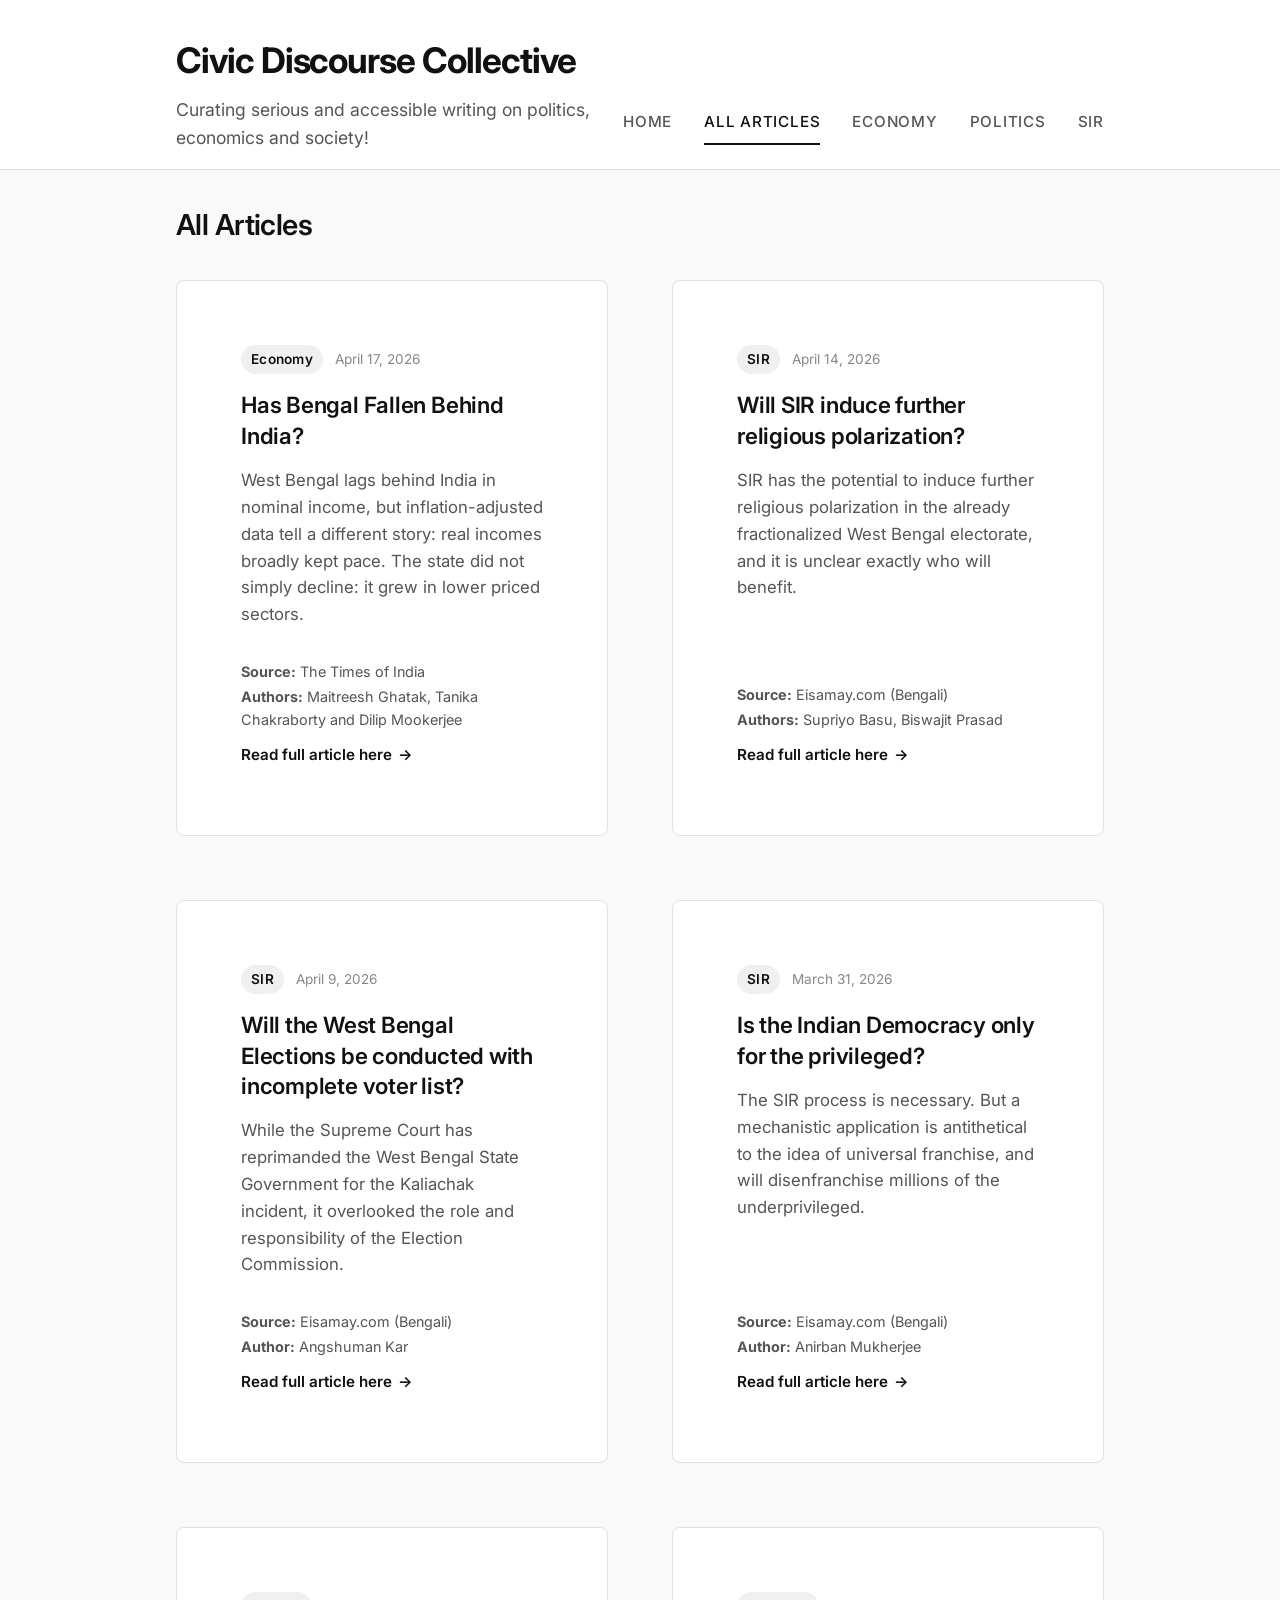
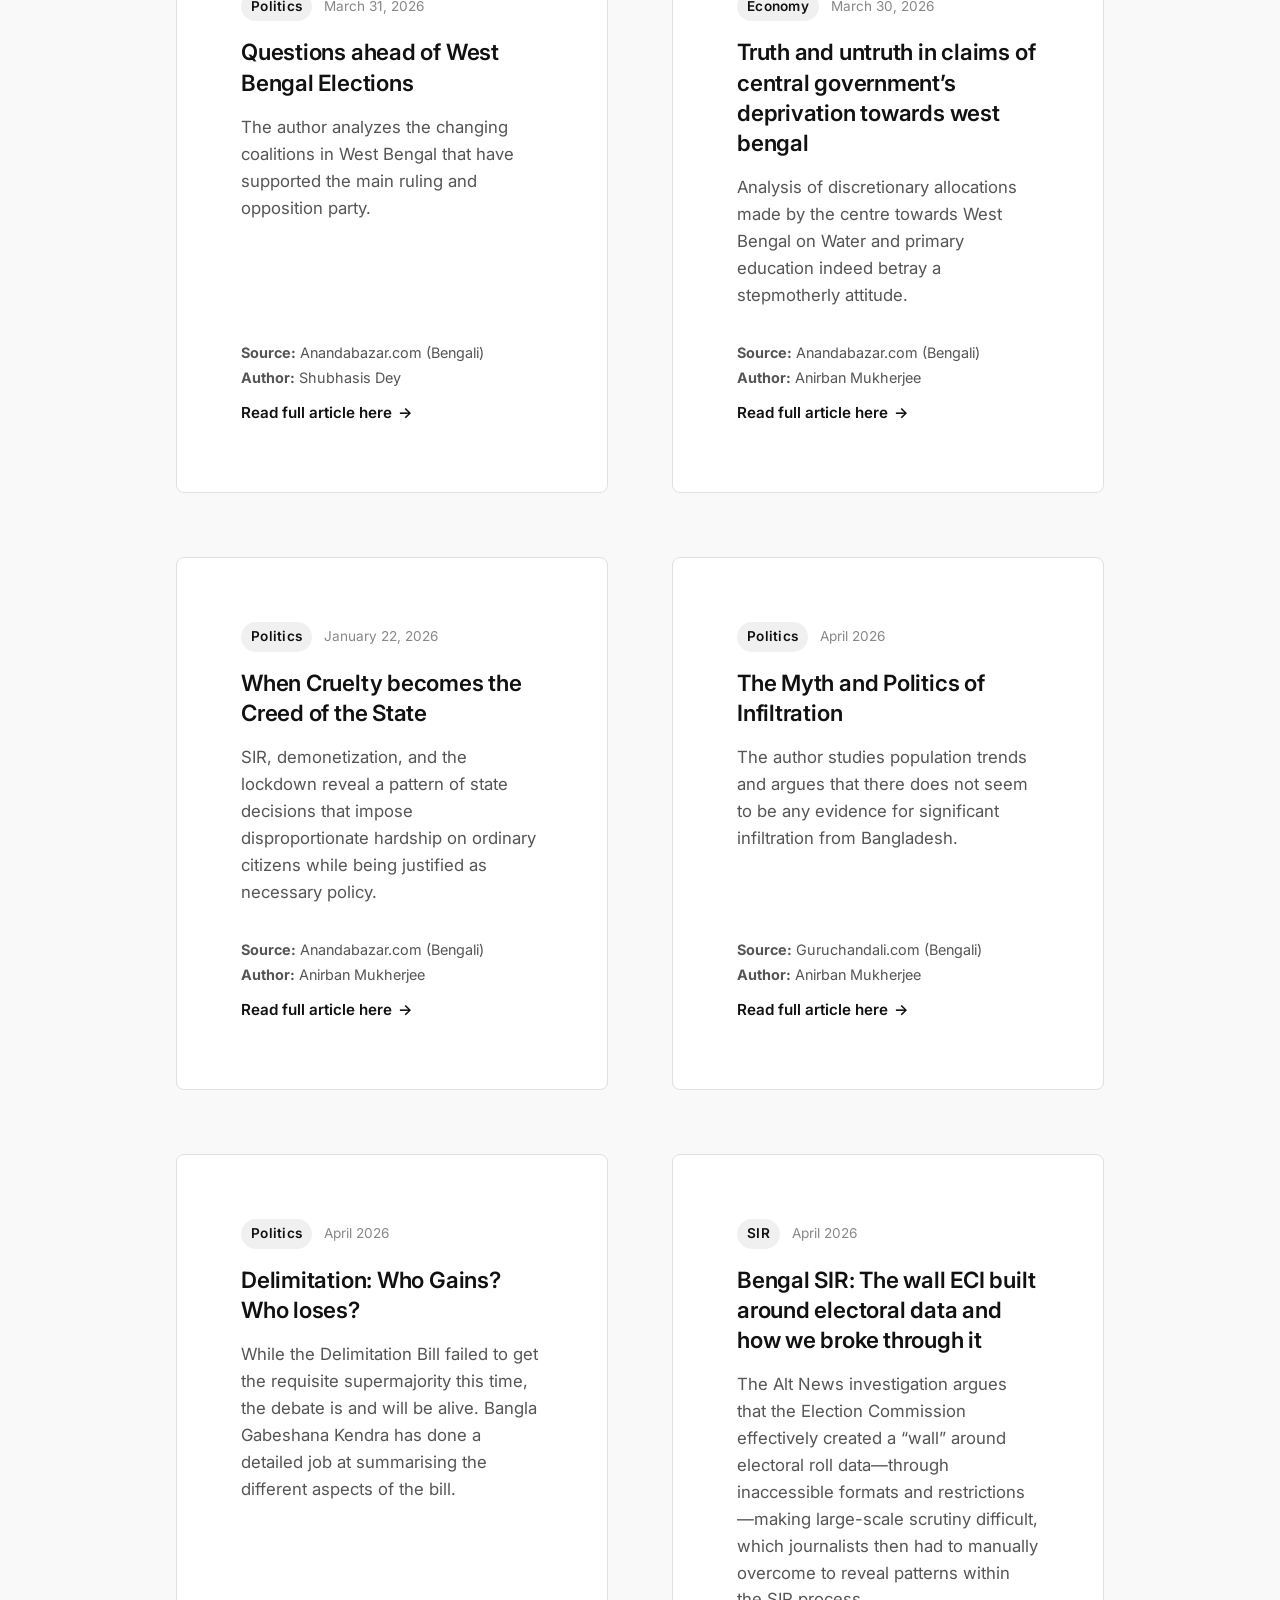
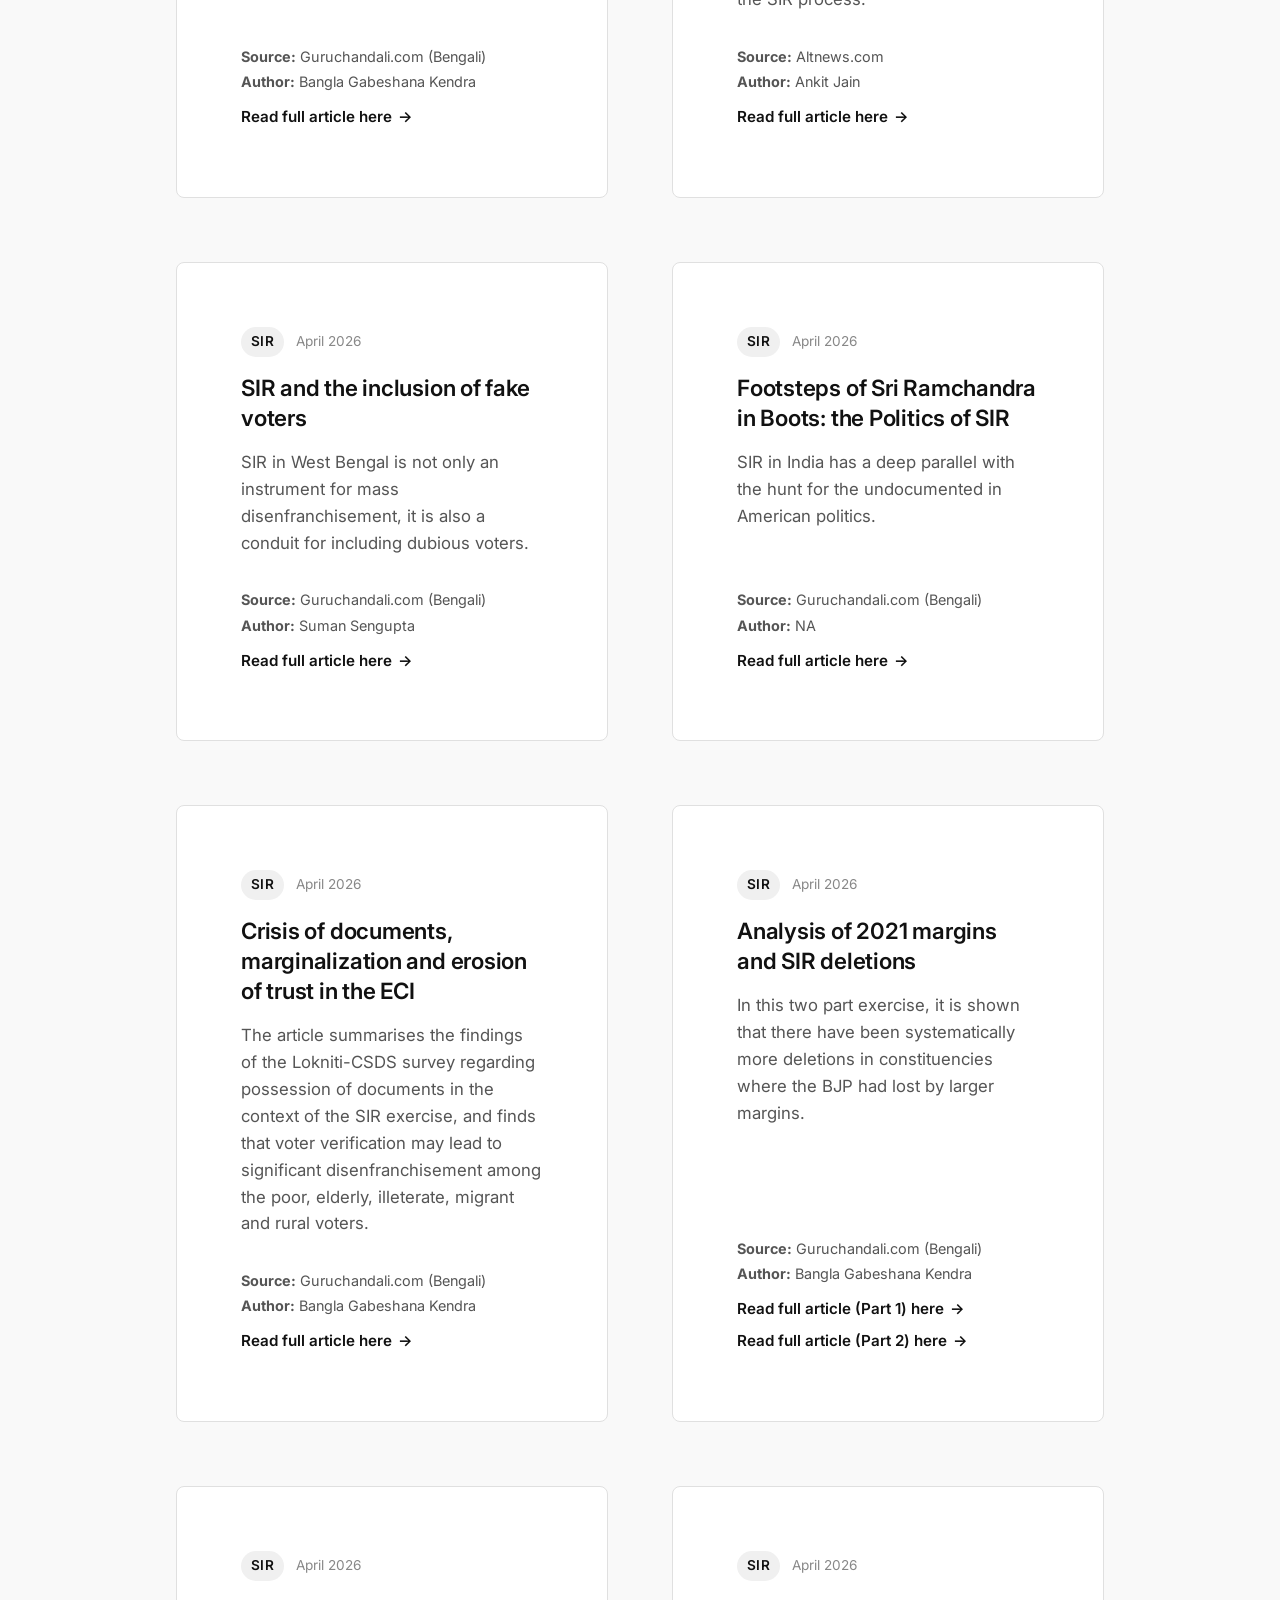
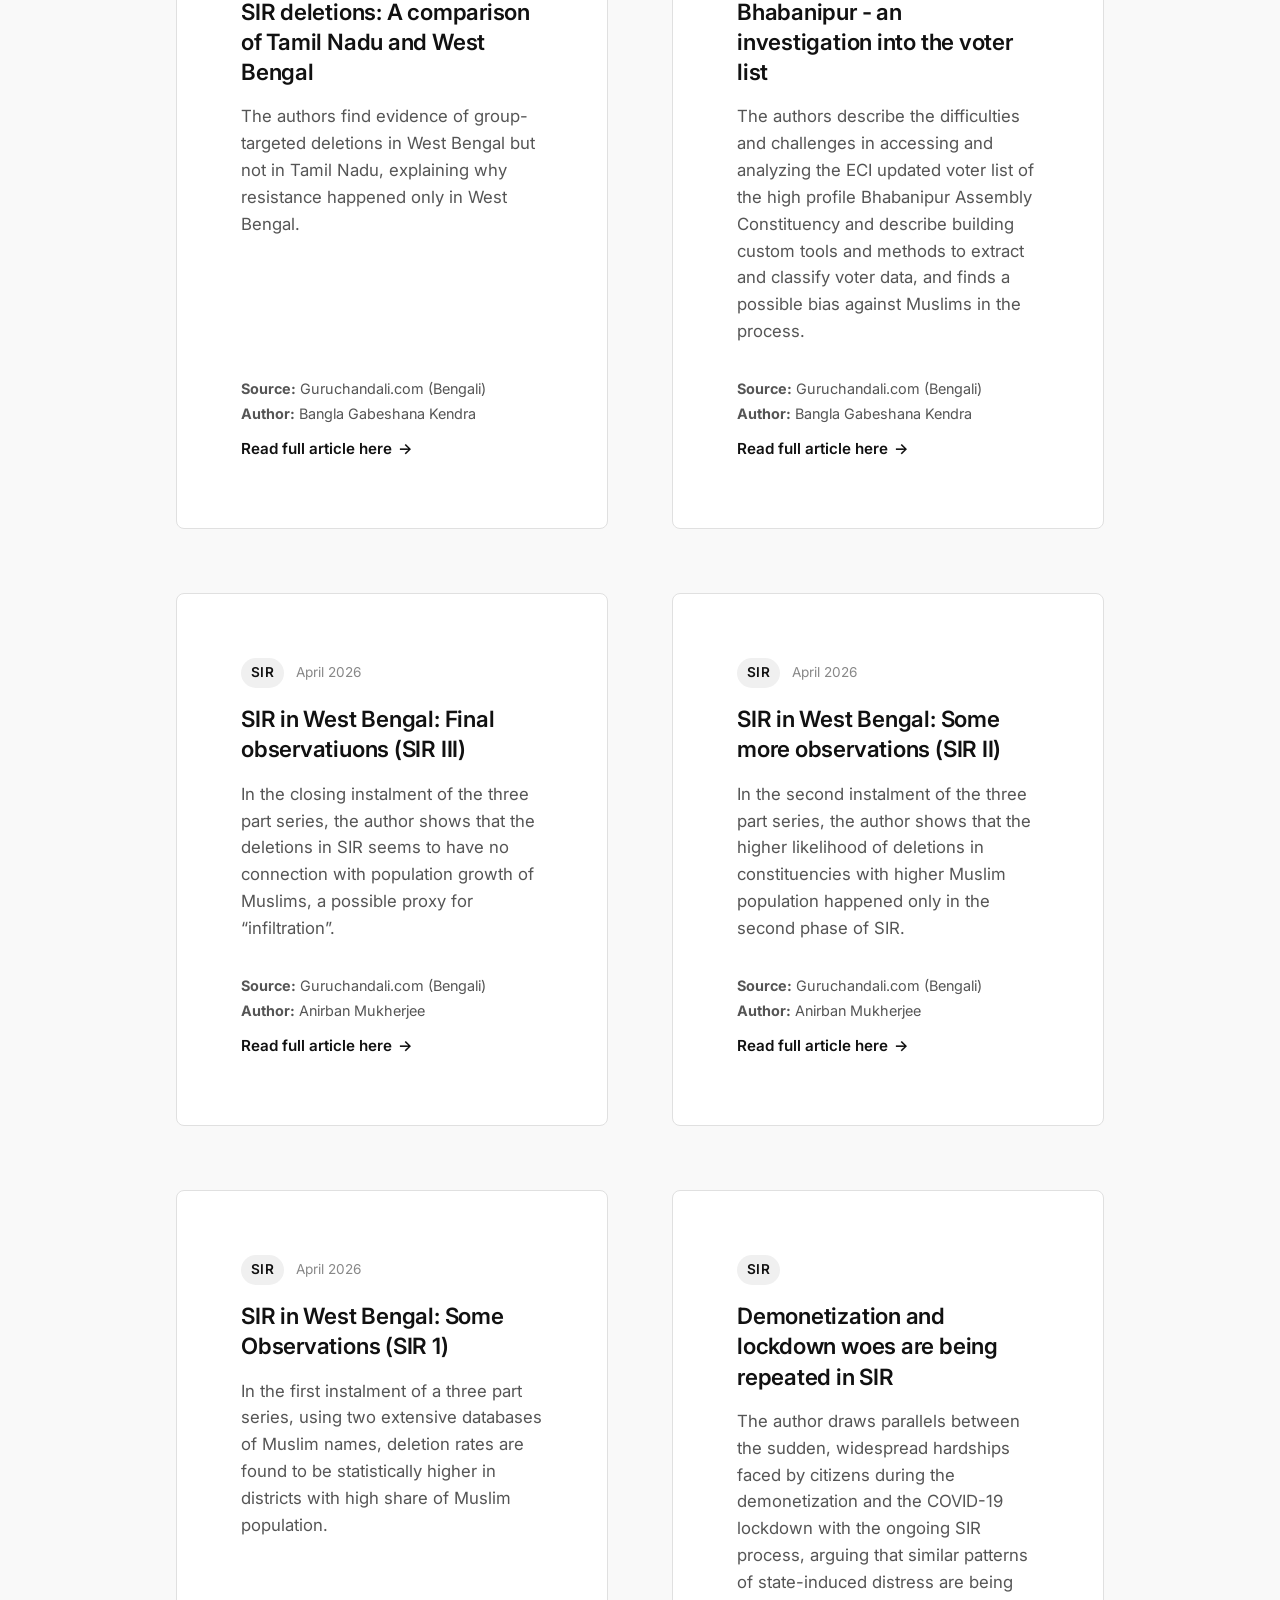
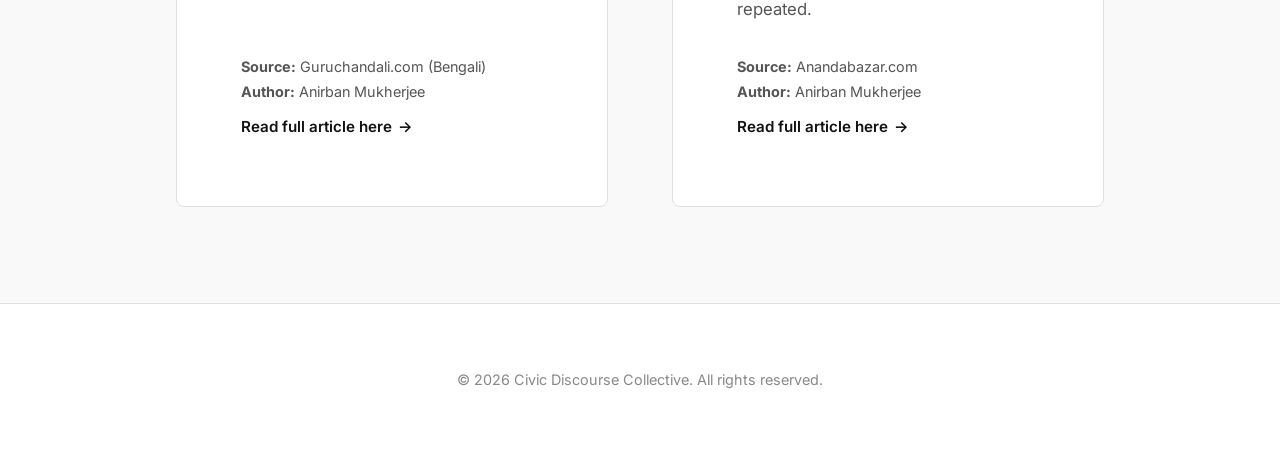
==== articles.html @ 8ed66338 "Add files via upload" ====
<!DOCTYPE html>
<html lang="en">
<head>
    <meta charset="UTF-8">
    <meta name="viewport" content="width=device-width, initial-scale=1.0">
    <title>All Articles | Civic Discourse Collective</title>
    <link rel="stylesheet" href="css/style.css">
    <link href="https://fonts.googleapis.com/css2?family=Inter:wght@400;500;600;700&display=swap" rel="stylesheet">
</head>
<body>
    
    <header class="site-header">
        <div class="container header-inner">
            <div class="header-text">
                <h1 class="site-title"><a href="index.html">Civic Discourse Collective</a></h1>
                <p class="site-subtitle">Curating serious and accessible writing on politics, economics and society!</p>
            </div>
            <nav class="main-nav">
                <a href="index.html">Home</a>
                <a href="articles.html" class="active">All Articles</a>
                <a href="economy.html">Economy</a>
                <a href="politics.html">Politics</a>
                <a href="sir.html">SIR</a>
            </nav>
        </div>
    </header>

    <main class="main-content container">
        
        <h2 class="page-title">All Articles</h2>
        
        <div class="article-list">
            
            <article class="article-card">
                <div class="article-meta">
                    <span class="article-category">Economy</span>
                    <span class="article-date">April 17, 2026</span>
                </div>
                <h3 class="article-title">Has Bengal Fallen Behind India?</h3>
                <p class="article-excerpt">West Bengal lags behind India in nominal income, but inflation-adjusted data tell a different story: real incomes broadly kept pace. The state did not simply decline: it grew in lower priced sectors.</p>
                <div style="margin-bottom: 12px;">
                    <p style="margin-bottom: 2px; font-size: 0.9rem; color: var(--color-text-secondary);"><strong>Source:</strong> The Times of India</p>
                    <p style="margin-bottom: 0; font-size: 0.9rem; color: var(--color-text-secondary);"><strong>Authors:</strong> Maitreesh Ghatak, Tanika Chakraborty and Dilip Mookerjee</p>
                </div>
                <a href="https://personal.lse.ac.uk/ghatak/TOI_APril_16_2026.pdf?fbclid=IwY2xjawROr8VleHRuA2FlbQIxMABicmlkETFob2lwVGxjWDFJQXJOeUYxc3J0YwZhcHBfaWQQMjIyMDM5MTc4ODIwMDg5MgABHu39qt0Xqv1JeL__DI3O9W1gvO-kYSYPgMq5wtmadTnZCldP2C-5cQcLrsFI_aem_xGK3JliAuTD5IYdcFhyYvw" class="read-more" target="_blank" rel="noopener noreferrer">Read full article here</a>
            </article>

            <article class="article-card">
                <div class="article-meta">
                    <span class="article-category">SIR</span>
                    <span class="article-date">April 14, 2026</span>
                </div>
                <h3 class="article-title">Will SIR induce further religious polarization?</h3>
                <p class="article-excerpt">SIR has the potential to induce further religious polarization in the already fractionalized West Bengal electorate, and it is unclear exactly who will benefit.</p>
                <div style="margin-bottom: 12px;">
                    <p style="margin-bottom: 2px; font-size: 0.9rem; color: var(--color-text-secondary);"><strong>Source:</strong> Eisamay.com (Bengali)</p>
                    <p style="margin-bottom: 0; font-size: 0.9rem; color: var(--color-text-secondary);"><strong>Authors:</strong> Supriyo Basu, Biswajit Prasad</p>
                </div>
                <a href="https://www.guruchandali.com/comment.php?topic=34795" class="read-more" target="_blank" rel="noopener noreferrer">Read full article here</a>
            </article>

            <article class="article-card">
                <div class="article-meta">
                    <span class="article-category">SIR</span>
                    <span class="article-date">April 9, 2026</span>
                </div>
                <h3 class="article-title">Will the West Bengal Elections be conducted with incomplete voter list?</h3>
                <p class="article-excerpt">While the Supreme Court has reprimanded the West Bengal State Government for the Kaliachak incident, it overlooked the role and responsibility of the Election Commission.</p>
                <div style="margin-bottom: 12px;">
                    <p style="margin-bottom: 2px; font-size: 0.9rem; color: var(--color-text-secondary);"><strong>Source:</strong> Eisamay.com (Bengali)</p>
                    <p style="margin-bottom: 0; font-size: 0.9rem; color: var(--color-text-secondary);"><strong>Author:</strong> Angshuman Kar</p>
                </div>
                <a href="https://eisamay.com/editorial/election-in-west-bengal-is-to-be-conducted-with-out-complete-voter-list-article-by-angshuman-kar/200491752.cms" class="read-more" target="_blank" rel="noopener noreferrer">Read full article here</a>
            </article>

            <article class="article-card">
                <div class="article-meta">
                    <span class="article-category">SIR</span>
                    <span class="article-date">March 31, 2026</span>
                </div>
                <h3 class="article-title">Is the Indian Democracy only for the privileged?</h3>
                <p class="article-excerpt">The SIR process is necessary. But a mechanistic application is antithetical to the idea of universal franchise, and will disenfranchise millions of the underprivileged.</p>
                <div style="margin-bottom: 12px;">
                    <p style="margin-bottom: 2px; font-size: 0.9rem; color: var(--color-text-secondary);"><strong>Source:</strong> Eisamay.com (Bengali)</p>
                    <p style="margin-bottom: 0; font-size: 0.9rem; color: var(--color-text-secondary);"><strong>Author:</strong> Anirban Mukherjee</p>
                </div>
                <a href="https://eisamay.com/editorial/indian-democracy-is-only-for-the-financially-stabled-people-article-by-anirban-mukherjee/200489360.cms" class="read-more" target="_blank" rel="noopener noreferrer">Read full article here</a>
            </article>

            <article class="article-card">
                <div class="article-meta">
                    <span class="article-category">Politics</span>
                    <span class="article-date">March 31, 2026</span>
                </div>
                <h3 class="article-title">Questions ahead of West Bengal Elections</h3>
                <p class="article-excerpt">The author analyzes the changing coalitions in West Bengal that have supported the main ruling and opposition party.</p>
                <div style="margin-bottom: 12px;">
                    <p style="margin-bottom: 2px; font-size: 0.9rem; color: var(--color-text-secondary);"><strong>Source:</strong> Anandabazar.com (Bengali)</p>
                    <p style="margin-bottom: 0; font-size: 0.9rem; color: var(--color-text-secondary);"><strong>Author:</strong> Shubhasis Dey</p>
                </div>
                <a href="https://www.anandabazar.com/editorial/essays/several-questions-arise-ahead-of-west-bengal-assembly-election-2026-prnt/cid/1677366" class="read-more" target="_blank" rel="noopener noreferrer">Read full article here</a>
            </article>

            <article class="article-card">
                <div class="article-meta">
                    <span class="article-category">Economy</span>
                    <span class="article-date">March 30, 2026</span>
                </div>
                <h3 class="article-title">Truth and untruth in claims of central government’s deprivation towards west bengal</h3>
                <p class="article-excerpt">Analysis of discretionary allocations made by the centre towards West Bengal on Water and primary education indeed betray a stepmotherly attitude.</p>
                <div style="margin-bottom: 12px;">
                    <p style="margin-bottom: 2px; font-size: 0.9rem; color: var(--color-text-secondary);"><strong>Source:</strong> Anandabazar.com (Bengali)</p>
                    <p style="margin-bottom: 0; font-size: 0.9rem; color: var(--color-text-secondary);"><strong>Author:</strong> Anirban Mukherjee</p>
                </div>
                <a href="https://www.anandabazar.com/editorial/essays/central-governments-depriviation-towards-west-bengal-government-is-legitimate-prnt/cid/1677171" class="read-more" target="_blank" rel="noopener noreferrer">Read full article here</a>
            </article>

            <article class="article-card">
                <div class="article-meta">
                    <span class="article-category">Politics</span>
                    <span class="article-date">January 22, 2026</span>
                </div>
                <h3 class="article-title">When Cruelty becomes the Creed of the State</h3>
                <p class="article-excerpt">SIR, demonetization, and the lockdown reveal a pattern of state decisions that impose disproportionate hardship on ordinary citizens while being justified as necessary policy.</p>
                <div style="margin-bottom: 12px;">
                    <p style="margin-bottom: 2px; font-size: 0.9rem; color: var(--color-text-secondary);"><strong>Source:</strong> Anandabazar.com (Bengali)</p>
                    <p style="margin-bottom: 0; font-size: 0.9rem; color: var(--color-text-secondary);"><strong>Author:</strong> Anirban Mukherjee</p>
                </div>
                <a href="https://drive.google.com/file/d/1eHEGZ0nNA6jGXHAA5DyoPMOzOua5UrLG/view?usp=sharing" class="read-more" target="_blank" rel="noopener noreferrer">Read full article here</a>
            </article>

            <article class="article-card">
                <div class="article-meta">
                    <span class="article-category">Politics</span>
                    <span class="article-date">April 2026</span>
                </div>
                <h3 class="article-title">The Myth and Politics of Infiltration</h3>
                <p class="article-excerpt">The author studies population trends and argues that there does not seem to be any evidence for significant infiltration from Bangladesh.</p>
                <div style="margin-bottom: 12px;">
                    <p style="margin-bottom: 2px; font-size: 0.9rem; color: var(--color-text-secondary);"><strong>Source:</strong> Guruchandali.com (Bengali)</p>
                    <p style="margin-bottom: 0; font-size: 0.9rem; color: var(--color-text-secondary);"><strong>Author:</strong> Anirban Mukherjee</p>
                </div>
                <a href="https://www.guruchandali.com/comment.php?topic=32761" class="read-more" target="_blank" rel="noopener noreferrer">Read full article here</a>
            </article>

            <article class="article-card">
                <div class="article-meta">
                    <span class="article-category">Politics</span>
                    <span class="article-date">April 2026</span>
                </div>
                <h3 class="article-title">Delimitation: Who Gains? Who loses?</h3>
                <p class="article-excerpt">While the Delimitation Bill failed to get the requisite supermajority this time, the debate is and will be alive. Bangla Gabeshana Kendra has done a detailed job at summarising the different aspects of the bill.</p>
                <div style="margin-bottom: 12px;">
                    <p style="margin-bottom: 2px; font-size: 0.9rem; color: var(--color-text-secondary);"><strong>Source:</strong> Guruchandali.com (Bengali)</p>
                    <p style="margin-bottom: 0; font-size: 0.9rem; color: var(--color-text-secondary);"><strong>Author:</strong> Bangla Gabeshana Kendra</p>
                </div>
                <a href="https://www.guruchandali.com/comment.php?topic=34804" class="read-more" target="_blank" rel="noopener noreferrer">Read full article here</a>
            </article>

            <article class="article-card">
                <div class="article-meta">
                    <span class="article-category">SIR</span>
                    <span class="article-date">April 2026</span>
                </div>
                <h3 class="article-title">Bengal SIR: The wall ECI built around electoral data and how we broke through it</h3>
                <p class="article-excerpt">The Alt News investigation argues that the Election Commission effectively created a “wall” around electoral roll data—through inaccessible formats and restrictions—making large-scale scrutiny difficult, which journalists then had to manually overcome to reveal patterns within the SIR process.</p>
                <div style="margin-bottom: 12px;">
                    <p style="margin-bottom: 2px; font-size: 0.9rem; color: var(--color-text-secondary);"><strong>Source:</strong> Altnews.com</p>
                    <p style="margin-bottom: 0; font-size: 0.9rem; color: var(--color-text-secondary);"><strong>Author:</strong> Ankit Jain</p>
                </div>
                <a href="https://www.altnews.in/bengal-sir-the-wall-eci-built-around-electoral-data-and-how-we-broke-through-it/" class="read-more" target="_blank" rel="noopener noreferrer">Read full article here</a>
            </article>

            <article class="article-card">
                <div class="article-meta">
                    <span class="article-category">SIR</span>
                    <span class="article-date">April 2026</span>
                </div>
                <h3 class="article-title">SIR and the inclusion of fake voters</h3>
                <p class="article-excerpt">SIR in West Bengal is not only an instrument for mass disenfranchisement, it is also a conduit for including dubious voters.</p>
                <div style="margin-bottom: 12px;">
                    <p style="margin-bottom: 2px; font-size: 0.9rem; color: var(--color-text-secondary);"><strong>Source:</strong> Guruchandali.com (Bengali)</p>
                    <p style="margin-bottom: 0; font-size: 0.9rem; color: var(--color-text-secondary);"><strong>Author:</strong> Suman Sengupta</p>
                </div>
                <a href="https://www.guruchandali.com/comment.php?topic=34795" class="read-more" target="_blank" rel="noopener noreferrer">Read full article here</a>
            </article>

            <article class="article-card">
                <div class="article-meta">
                    <span class="article-category">SIR</span>
                    <span class="article-date">April 2026</span>
                </div>
                <h3 class="article-title">Footsteps of Sri Ramchandra in Boots: the Politics of SIR</h3>
                <p class="article-excerpt">SIR in India has a deep parallel with the hunt for the undocumented in American politics.</p>
                <div style="margin-bottom: 12px;">
                    <p style="margin-bottom: 2px; font-size: 0.9rem; color: var(--color-text-secondary);"><strong>Source:</strong> Guruchandali.com (Bengali)</p>
                    <p style="margin-bottom: 0; font-size: 0.9rem; color: var(--color-text-secondary);"><strong>Author:</strong> NA</p>
                </div>
                <a href="https://www.guruchandali.com/comment.php?topic=34755" class="read-more" target="_blank" rel="noopener noreferrer">Read full article here</a>
            </article>

            <article class="article-card">
                <div class="article-meta">
                    <span class="article-category">SIR</span>
                    <span class="article-date">April 2026</span>
                </div>
                <h3 class="article-title">Crisis of documents, marginalization and erosion of trust in the ECI</h3>
                <p class="article-excerpt">The article summarises the findings of the Lokniti-CSDS survey regarding possession of documents in the context of the SIR exercise, and finds that voter verification may lead to significant disenfranchisement among the poor, elderly, illeterate, migrant and rural voters.</p>
                <div style="margin-bottom: 12px;">
                    <p style="margin-bottom: 2px; font-size: 0.9rem; color: var(--color-text-secondary);"><strong>Source:</strong> Guruchandali.com (Bengali)</p>
                    <p style="margin-bottom: 0; font-size: 0.9rem; color: var(--color-text-secondary);"><strong>Author:</strong> Bangla Gabeshana Kendra</p>
                </div>
                <a href="https://www.guruchandali.com/comment.php?topic=34772" class="read-more" target="_blank" rel="noopener noreferrer">Read full article here</a>
            </article>

            <article class="article-card">
                <div class="article-meta">
                    <span class="article-category">SIR</span>
                    <span class="article-date">April 2026</span>
                </div>
                <h3 class="article-title">Analysis of 2021 margins and SIR deletions</h3>
                <p class="article-excerpt">In this two part exercise, it is shown that there have been systematically more deletions in constituencies where the BJP had lost by larger margins.</p>
                <div style="margin-bottom: 12px;">
                    <p style="margin-bottom: 2px; font-size: 0.9rem; color: var(--color-text-secondary);"><strong>Source:</strong> Guruchandali.com (Bengali)</p>
                    <p style="margin-bottom: 0; font-size: 0.9rem; color: var(--color-text-secondary);"><strong>Author:</strong> Bangla Gabeshana Kendra</p>
                </div>
                <a href="https://www.guruchandali.com/comment.php?topic=34432" class="read-more" target="_blank" rel="noopener noreferrer">Read full article (Part 1) here</a>
                <a href="https://www.guruchandali.com/comment.php?topic=34454" class="read-more" target="_blank" rel="noopener noreferrer" style="margin-top: 5px;">Read full article (Part 2) here</a>
            </article>

            <article class="article-card">
                <div class="article-meta">
                    <span class="article-category">SIR</span>
                    <span class="article-date">April 2026</span>
                </div>
                <h3 class="article-title">SIR deletions: A comparison of Tamil Nadu and West Bengal</h3>
                <p class="article-excerpt">The authors find evidence of group-targeted deletions in West Bengal but not in Tamil Nadu, explaining why resistance happened only in West Bengal.</p>
                <div style="margin-bottom: 12px;">
                    <p style="margin-bottom: 2px; font-size: 0.9rem; color: var(--color-text-secondary);"><strong>Source:</strong> Guruchandali.com (Bengali)</p>
                    <p style="margin-bottom: 0; font-size: 0.9rem; color: var(--color-text-secondary);"><strong>Author:</strong> Bangla Gabeshana Kendra</p>
                </div>
                <a href="https://www.guruchandali.com/comment.php?topic=34776" class="read-more" target="_blank" rel="noopener noreferrer">Read full article here</a>
            </article>

            <article class="article-card">
                <div class="article-meta">
                    <span class="article-category">SIR</span>
                    <span class="article-date">April 2026</span>
                </div>
                <h3 class="article-title">Bhabanipur - an investigation into the voter list</h3>
                <p class="article-excerpt">The authors describe the difficulties and challenges in accessing and analyzing the ECI updated voter list of the high profile Bhabanipur Assembly Constituency and describe building custom tools and methods to extract and classify voter data, and finds a possible bias against Muslims in the process.</p>
                <div style="margin-bottom: 12px;">
                    <p style="margin-bottom: 2px; font-size: 0.9rem; color: var(--color-text-secondary);"><strong>Source:</strong> Guruchandali.com (Bengali)</p>
                    <p style="margin-bottom: 0; font-size: 0.9rem; color: var(--color-text-secondary);"><strong>Author:</strong> Bangla Gabeshana Kendra</p>
                </div>
                <a href="https://www.guruchandali.com/comment.php?topic=34772" class="read-more" target="_blank" rel="noopener noreferrer">Read full article here</a>
            </article>

            <article class="article-card">
                <div class="article-meta">
                    <span class="article-category">SIR</span>
                    <span class="article-date">April 2026</span>
                </div>
                <h3 class="article-title">SIR in West Bengal: Final observatiuons (SIR III)</h3>
                <p class="article-excerpt">In the closing instalment of the three part series, the author shows that the deletions in SIR seems to have no connection with population growth of Muslims, a possible proxy for “infiltration”.</p>
                <div style="margin-bottom: 12px;">
                    <p style="margin-bottom: 2px; font-size: 0.9rem; color: var(--color-text-secondary);"><strong>Source:</strong> Guruchandali.com (Bengali)</p>
                    <p style="margin-bottom: 0; font-size: 0.9rem; color: var(--color-text-secondary);"><strong>Author:</strong> Anirban Mukherjee</p>
                </div>
                <a href="https://www.guruchandali.com/comment.php?topic=34874" class="read-more" target="_blank" rel="noopener noreferrer">Read full article here</a>
            </article>

            <article class="article-card">
                <div class="article-meta">
                    <span class="article-category">SIR</span>
                    <span class="article-date">April 2026</span>
                </div>
                <h3 class="article-title">SIR in West Bengal: Some more observations (SIR II)</h3>
                <p class="article-excerpt">In the second instalment of the three part series, the author shows that the higher likelihood of deletions in constituencies with higher Muslim population happened only in the second phase of SIR.</p>
                <div style="margin-bottom: 12px;">
                    <p style="margin-bottom: 2px; font-size: 0.9rem; color: var(--color-text-secondary);"><strong>Source:</strong> Guruchandali.com (Bengali)</p>
                    <p style="margin-bottom: 0; font-size: 0.9rem; color: var(--color-text-secondary);"><strong>Author:</strong> Anirban Mukherjee</p>
                </div>
                <a href="https://www.guruchandali.com/comment.php?topic=34806" class="read-more" target="_blank" rel="noopener noreferrer">Read full article here</a>
            </article>

            <article class="article-card">
                <div class="article-meta">
                    <span class="article-category">SIR</span>
                    <span class="article-date">April 2026</span>
                </div>
                <h3 class="article-title">SIR in West Bengal: Some Observations (SIR 1)</h3>
                <p class="article-excerpt">In the first instalment of a three part series, using two extensive databases of Muslim names, deletion rates are found to be statistically higher in districts with high share of Muslim population.</p>
                <div style="margin-bottom: 12px;">
                    <p style="margin-bottom: 2px; font-size: 0.9rem; color: var(--color-text-secondary);"><strong>Source:</strong> Guruchandali.com (Bengali)</p>
                    <p style="margin-bottom: 0; font-size: 0.9rem; color: var(--color-text-secondary);"><strong>Author:</strong> Anirban Mukherjee</p>
                </div>
                <a href="https://www.guruchandali.com/comment.php?topic=34747" class="read-more" target="_blank" rel="noopener noreferrer">Read full article here</a>
            </article>

            <article class="article-card">
                <div class="article-meta">
                    <span class="article-category">SIR</span>
                </div>
                <h3 class="article-title">Demonetization and lockdown woes are being repeated in SIR</h3>
                <p class="article-excerpt">The author draws parallels between the sudden, widespread hardships faced by citizens during the demonetization and the COVID-19 lockdown with the ongoing SIR process, arguing that similar patterns of state-induced distress are being repeated.</p>
                <div style="margin-bottom: 12px;">
                    <p style="margin-bottom: 2px; font-size: 0.9rem; color: var(--color-text-secondary);"><strong>Source:</strong> Anandabazar.com</p>
                    <p style="margin-bottom: 0; font-size: 0.9rem; color: var(--color-text-secondary);"><strong>Author:</strong> Anirban Mukherjee</p>
                </div>
                <a href="https://www.anandabazar.com/editorial/essays/demonetization-and-lockdown-woes-are-being-repeated-in-sir-prnt/cid/1662780" class="read-more" target="_blank" rel="noopener noreferrer">Read full article here</a>
            </article>

        </div>

    </main>

    <footer class="site-footer">
        <div class="container">
            <p>&copy; 2026 Civic Discourse Collective. All rights reserved.</p>
        </div>
    </footer>

</body>
</html>
---- css/style.css ----
/* 
  Civic Discourse Collective - Minimalist Stylesheet 
  Premium, grayscale aesthetic. Mobile-first responsive design.
*/

:root {
  /* Design Tokens */
  --color-bg: #f9f9f9;
  --color-surface: #ffffff;
  --color-text-primary: #111111;
  --color-text-secondary: #555555;
  --color-text-tertiary: #888888;
  --color-border: #e0e0e0;
  --color-border-hover: #aaaaaa;
  
  --font-family: 'Inter', -apple-system, BlinkMacSystemFont, "Segoe UI", Roboto, Helvetica, Arial, sans-serif;
  
  --spacing-xs: 0.5rem;
  --spacing-sm: 1rem;
  --spacing-md: 2rem;
  --spacing-lg: 4rem;
  --spacing-xl: 6rem;
  
  --radius-sm: 4px;
  --radius-md: 8px;
  
  --max-width: 960px; /* Increased for desktop */
}

/* Reset & Base Styles */
* {
  box-sizing: border-box;
  margin: 0;
  padding: 0;
}

body {
  background-color: var(--color-bg);
  color: var(--color-text-primary);
  font-family: var(--font-family);
  line-height: 1.6;
  font-size: 16px;
  -webkit-font-smoothing: antialiased;
  -moz-osx-font-smoothing: grayscale;
}

a {
  color: var(--color-text-primary);
  text-decoration: none;
  transition: color 0.2s ease, border-color 0.2s ease;
}

/* Layout */
.container {
  max-width: var(--max-width);
  margin: 0 auto;
  padding: 0 var(--spacing-sm);
}

/* Header & Navigation */
.site-header {
  position: sticky;
  top: 0;
  z-index: 100;
  padding: var(--spacing-md) 0 var(--spacing-sm);
  border-bottom: 1px solid var(--color-border);
  margin-bottom: var(--spacing-md);
  background-color: var(--color-surface);
}

.header-inner {
  display: flex;
  flex-direction: column;
  gap: var(--spacing-md);
}

.site-title {
  font-size: 2.2rem;
  font-weight: 700;
  letter-spacing: -0.03em;
  margin-bottom: var(--spacing-xs);
  white-space: nowrap;
}

.site-subtitle {
  font-size: 1.1rem;
  color: var(--color-text-secondary);
  font-weight: 400;
}

.main-nav {
  display: flex;
  gap: var(--spacing-md);
  flex-wrap: wrap;
}

.main-nav a {
  font-size: 0.95rem;
  font-weight: 500;
  text-transform: uppercase;
  letter-spacing: 0.05em;
  color: var(--color-text-secondary);
  padding-bottom: var(--spacing-xs);
  border-bottom: 2px solid transparent;
}

.main-nav a:hover,
.main-nav a.active {
  color: var(--color-text-primary);
  border-bottom: 2px solid var(--color-text-primary);
}

/* Main Content */
.main-content {
  padding-bottom: var(--spacing-xl);
}

.page-title {
  font-size: 1.8rem;
  font-weight: 600;
  margin-bottom: var(--spacing-md);
  letter-spacing: -0.02em;
}

.content-section {
  background-color: var(--color-surface);
  padding: var(--spacing-lg);
  border-radius: var(--radius-md);
  border: 1px solid var(--color-border);
  margin-bottom: var(--spacing-md);
  max-width: 800px; /* Constrain reading width for about section */
}

.content-section p {
  margin-bottom: var(--spacing-sm);
  font-size: 1.1rem;
  color: var(--color-text-secondary);
  line-height: 1.7;
}

.content-section p:last-child {
  margin-bottom: 0;
}

/* Articles List */
.article-list {
  display: grid;
  grid-template-columns: 1fr;
  gap: var(--spacing-md);
}

.article-card {
  display: flex;
  flex-direction: column;
  padding: var(--spacing-lg);
  background-color: var(--color-surface);
  border: 1px solid var(--color-border);
  border-radius: var(--radius-md);
  transition: transform 0.2s ease, box-shadow 0.2s ease;
  height: 100%;
}

.article-card:hover {
  transform: translateY(-4px);
  box-shadow: 0 12px 24px rgba(0,0,0,0.05);
  border-color: var(--color-border-hover);
}

.article-meta {
  font-size: 0.85rem;
  color: var(--color-text-tertiary);
  margin-bottom: var(--spacing-sm);
  display: flex;
  gap: 12px;
  align-items: center;
}

.article-category {
  background-color: #f0f0f0;
  padding: 4px 10px;
  border-radius: 20px;
  font-weight: 600;
  color: var(--color-text-primary);
  letter-spacing: 0.02em;
}

.article-title {
  font-size: 1.4rem;
  font-weight: 600;
  margin-bottom: var(--spacing-sm);
  line-height: 1.35;
  letter-spacing: -0.01em;
}

.article-excerpt {
  font-size: 1.05rem;
  color: var(--color-text-secondary);
  margin-bottom: var(--spacing-md);
  flex-grow: 1; /* Pushes the read more button to the bottom */
  line-height: 1.6;
}

.read-more {
  font-size: 0.95rem;
  font-weight: 600;
  color: var(--color-text-primary);
  display: inline-flex;
  align-items: center;
  align-self: flex-start;
  padding-bottom: 2px;
  border-bottom: 1px solid transparent;
}

.read-more::after {
  content: '→';
  margin-left: 6px;
  transition: transform 0.2s ease;
}

.article-card:hover .read-more {
  border-bottom-color: var(--color-text-primary);
}

.article-card:hover .read-more::after {
  transform: translateX(4px);
}

/* Footer */
.site-footer {
  text-align: center;
  padding: var(--spacing-lg) 0;
  border-top: 1px solid var(--color-border);
  color: var(--color-text-tertiary);
  font-size: 0.9rem;
  background-color: var(--color-surface);
}

/* Utilities */
.empty-state {
  text-align: center;
  padding: var(--spacing-xl) var(--spacing-md);
  color: var(--color-text-tertiary);
  background-color: var(--color-surface);
  border: 1px dashed var(--color-border);
  border-radius: var(--radius-md);
}

/* Responsive Styles */
@media (min-width: 768px) {
  .header-inner {
    flex-direction: row;
    justify-content: space-between;
    align-items: flex-end;
  }
  
  .header-text {
    flex: 1;
  }
  
  .main-nav {
    flex-shrink: 0;
    margin-bottom: var(--spacing-xs);
  }
  
  .article-list {
    grid-template-columns: repeat(2, 1fr);
    gap: var(--spacing-lg);
  }
}

@media (max-width: 600px) {
  :root {
    --spacing-md: 1.5rem;
    --spacing-lg: 2rem;
  }
  
  .site-title {
    font-size: 1.2rem;
  }
  
  .site-subtitle {
    display: none; /* Hide subtitle on mobile to save vertical space */
  }
  
  .site-header {
    padding: 10px 0 5px; /* Minimal padding */
    margin-bottom: var(--spacing-sm);
  }
  
  .header-inner {
    gap: 8px; /* Tighter spacing between title and nav */
  }
  
  .main-nav {
    gap: 4px 10px;
    justify-content: space-between;
  }
  
  .main-nav a {
    font-size: 0.75rem; /* Smaller font for tabs */
    padding-bottom: 2px;
  }
  
  .article-title {
    font-size: 1.25rem;
  }
  
  .article-card {
    padding: var(--spacing-md);
  }
}
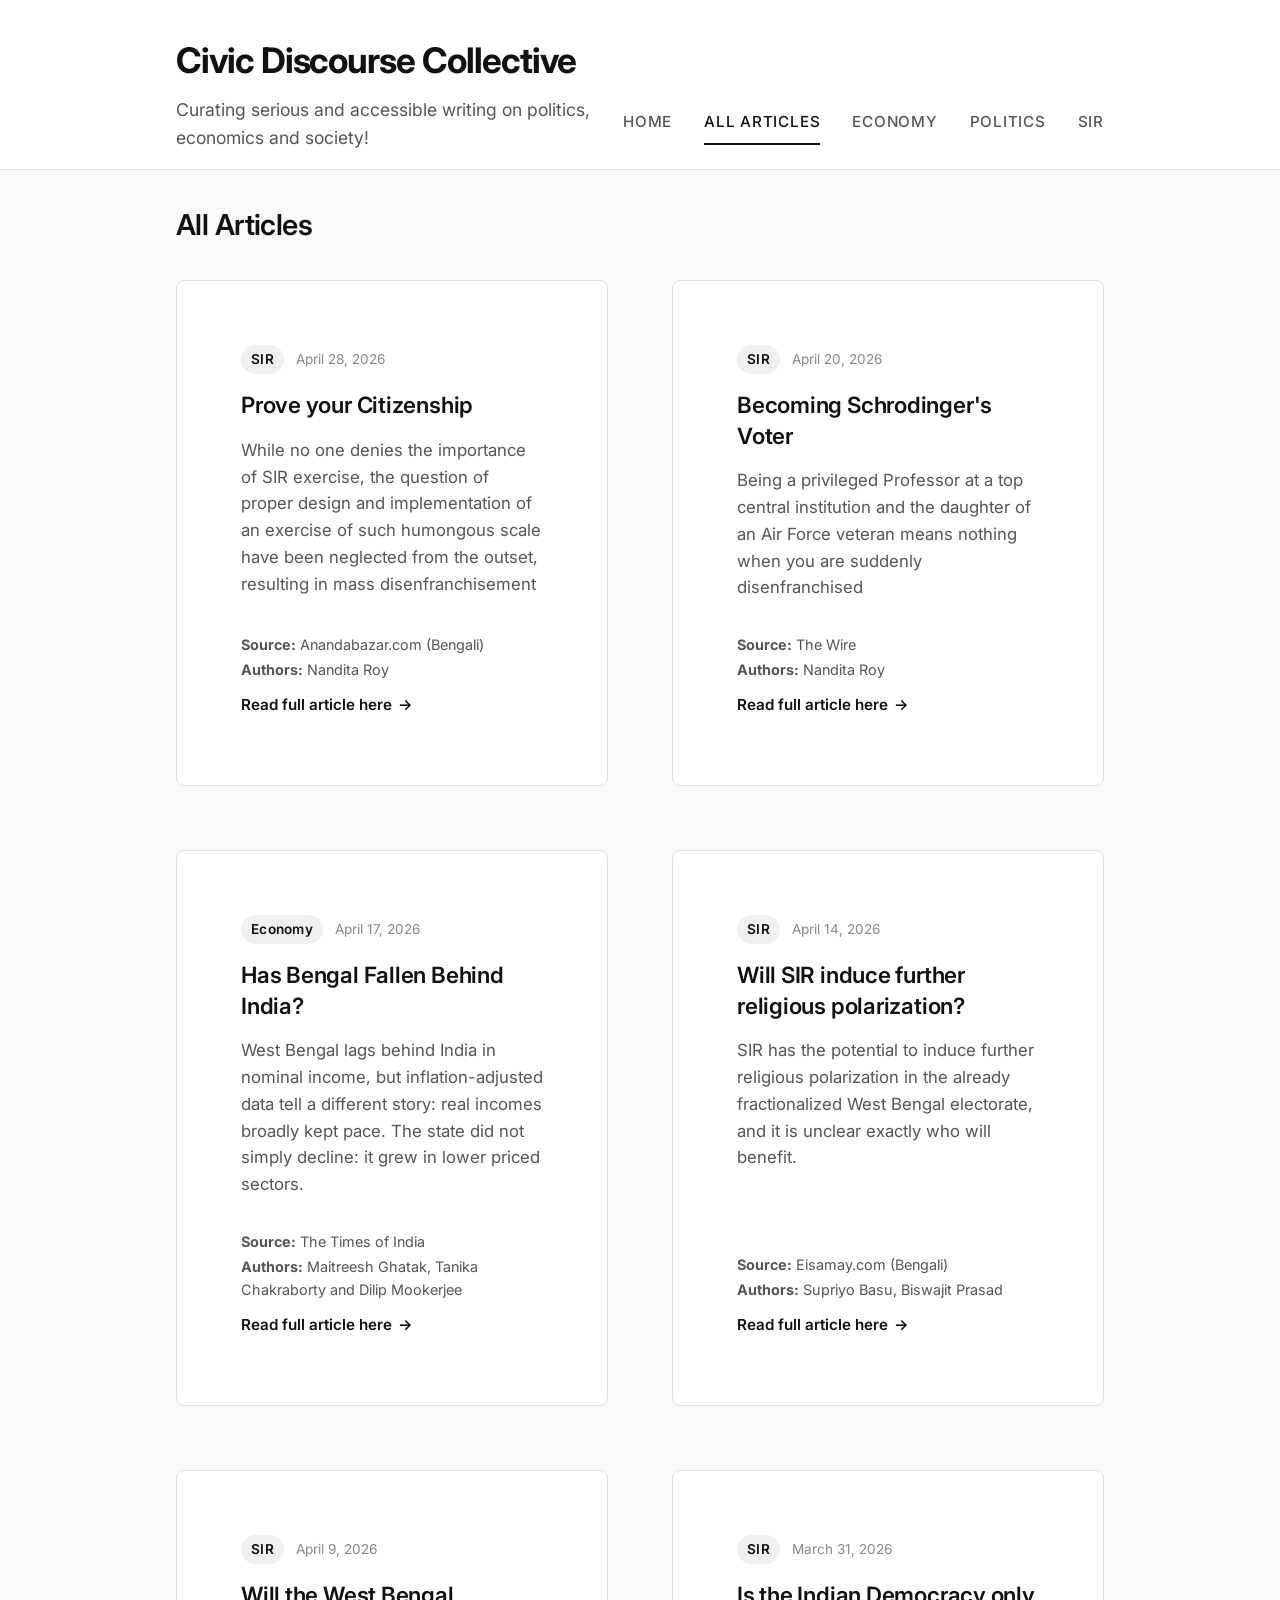
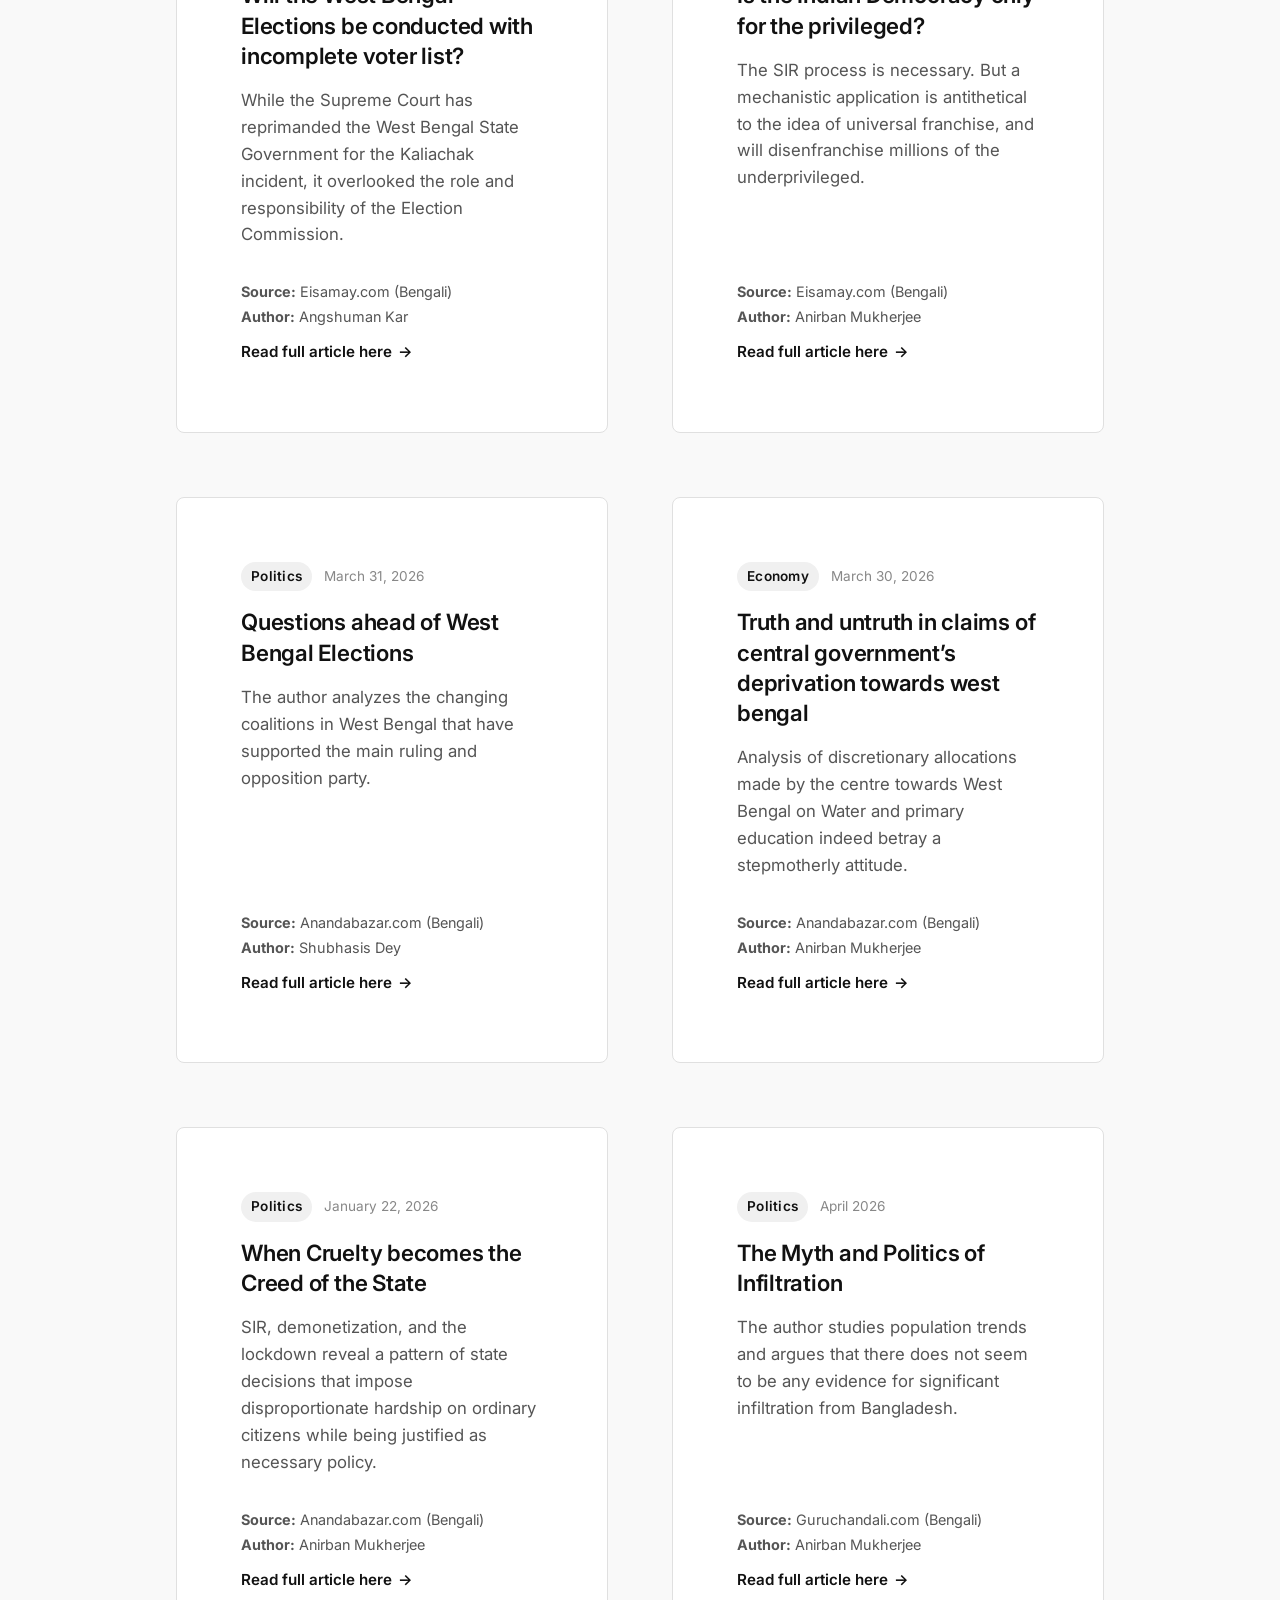
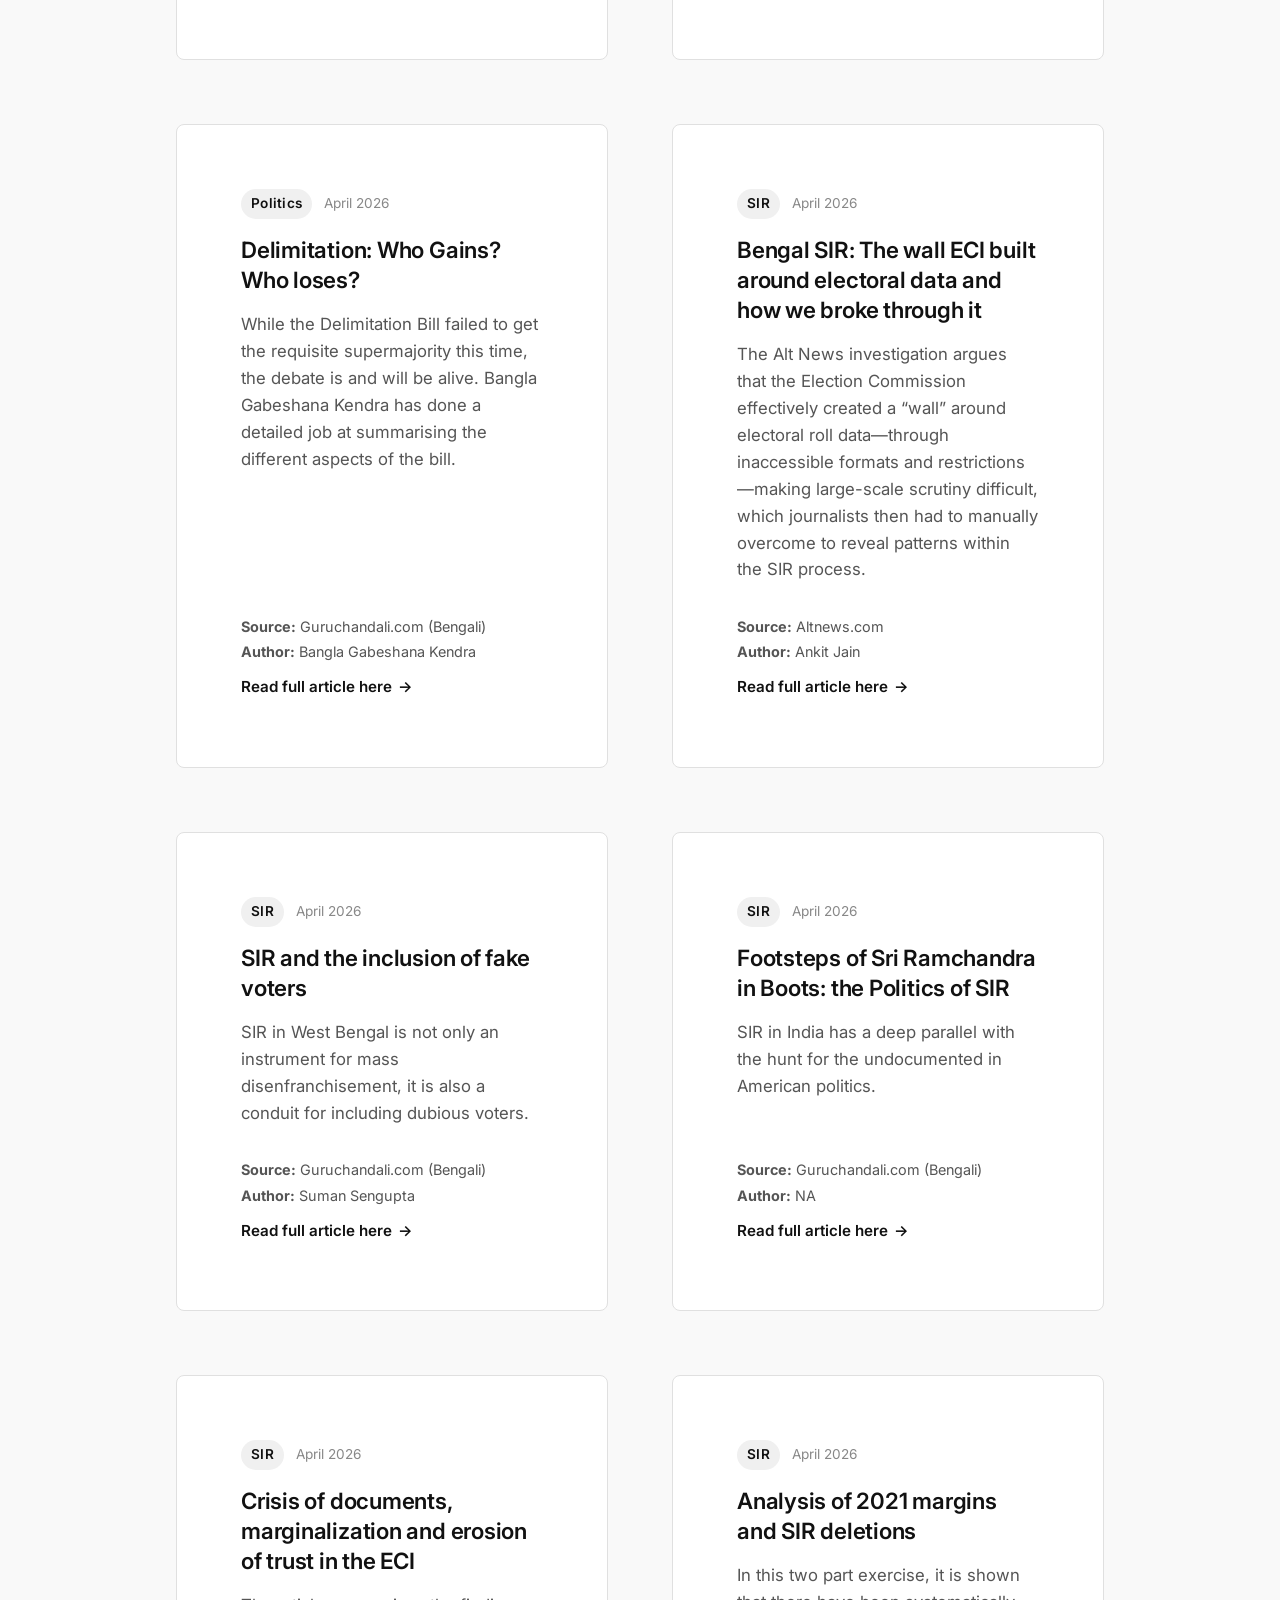
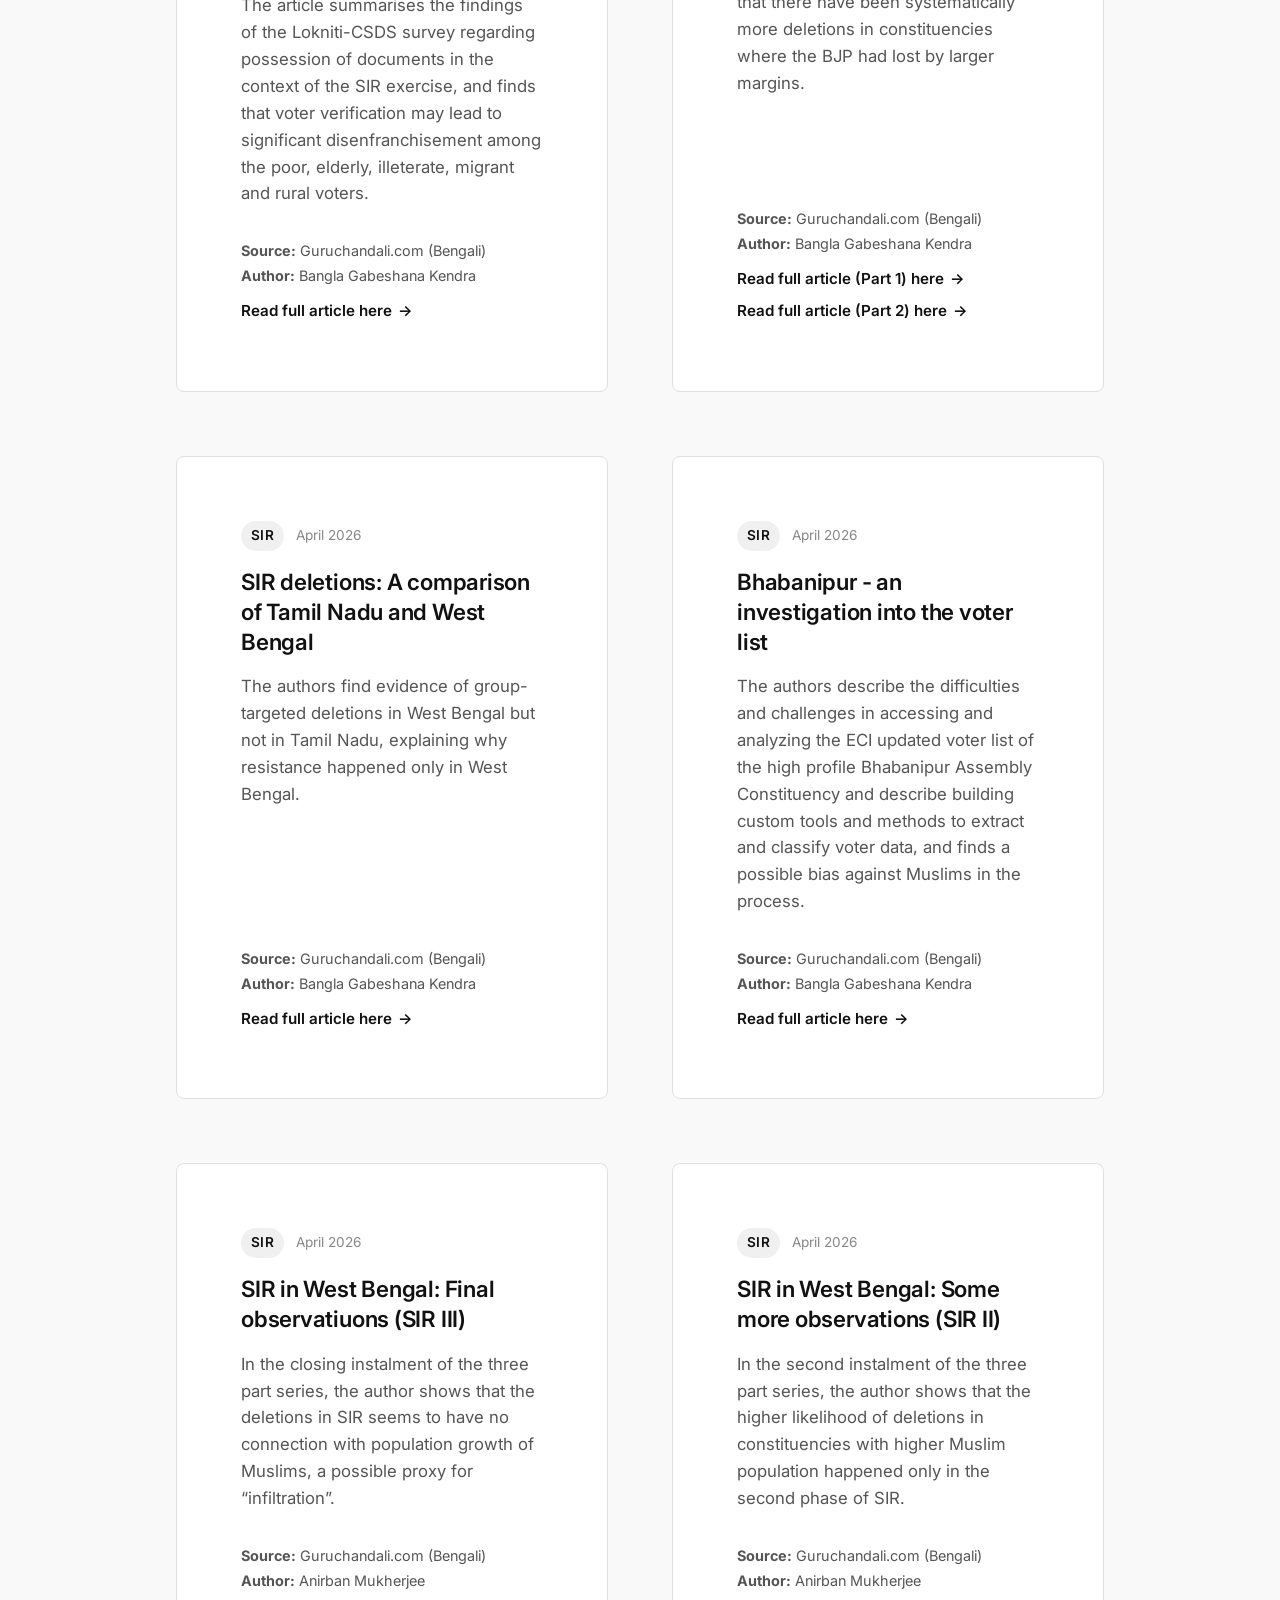
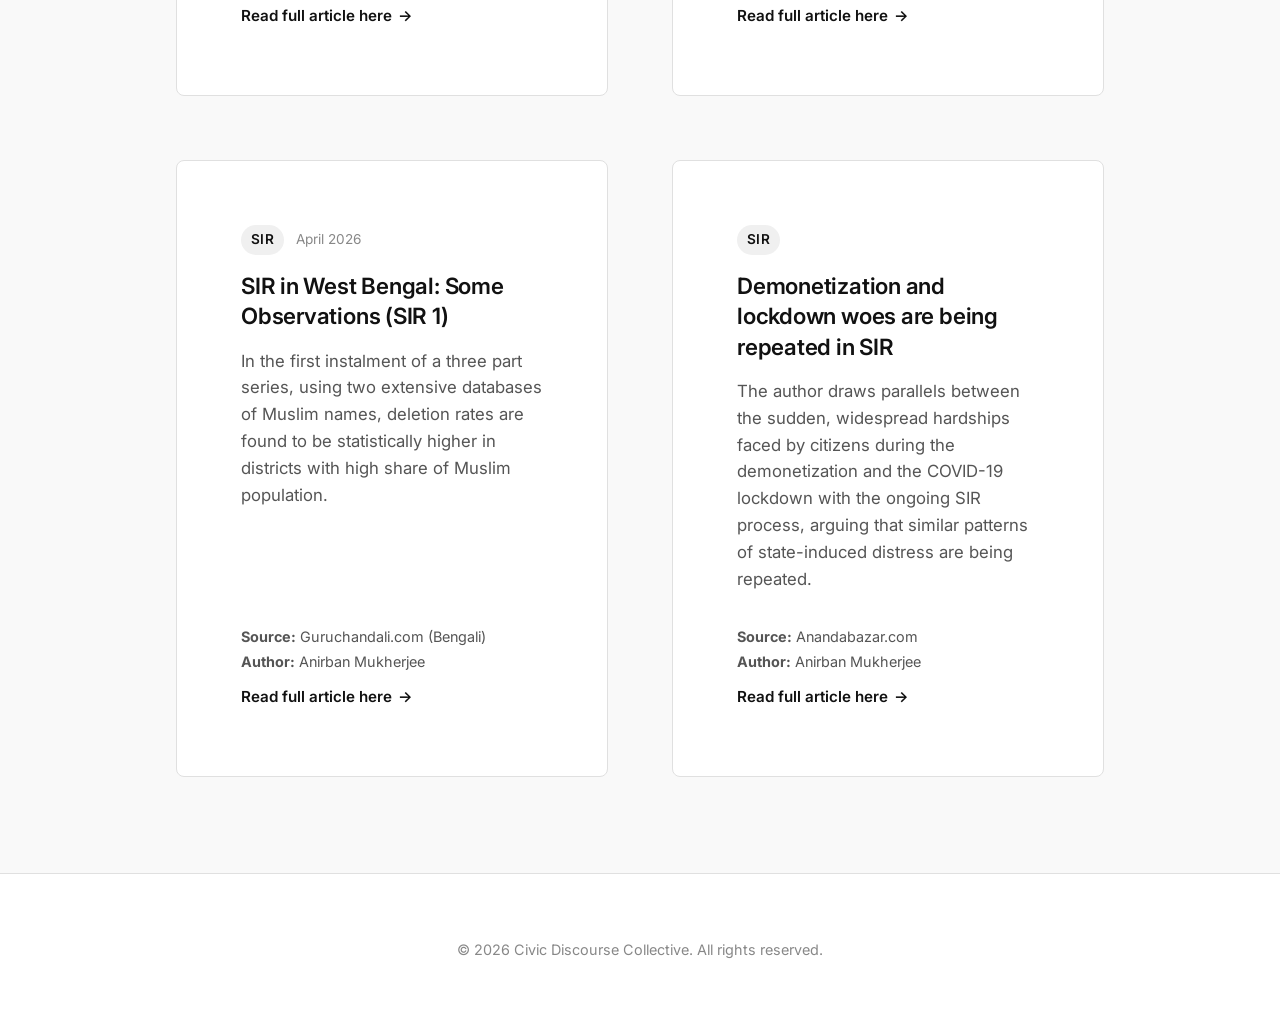
==== commit ee90188b: "Add new articles to the articles list" ====
--- a/articles.html
+++ b/articles.html
@@ -30,6 +30,35 @@
         <h2 class="page-title">All Articles</h2>
         
         <div class="article-list">
+
+            <article class="article-card">
+                <div class="article-meta">
+                    <span class="article-category">SIR</span>
+                    <span class="article-date">April 28, 2026</span>
+                </div>
+                <h3 class="article-title">Prove your Citizenship </h3>
+                <p class="article-excerpt">While no one denies the importance of SIR exercise, the question of proper design and implementation of an exercise of such humongous scale have been neglected from the outset, resulting in mass disenfranchisement </p>
+                <div style="margin-bottom: 12px;">
+                    <p style="margin-bottom: 2px; font-size: 0.9rem; color: var(--color-text-secondary);"><strong>Source:</strong> Anandabazar.com (Bengali)</p>
+                    <p style="margin-bottom: 0; font-size: 0.9rem; color: var(--color-text-secondary);"><strong>Authors:</strong> Nandita Roy</p>
+                </div>
+                <a href="https://www.anandabazar.com/editorial/essays/acknowledging-the-importance-of-sir-is-different-from-designing-and-executing-the-process-to-solve-the-underlying-issues-without-any-proper-clarification-prnt/cid/1683512" class="read-more" target="_blank" rel="noopener noreferrer">Read full article here</a>
+            </article>
+           
+            <article class="article-card">
+                <div class="article-meta">
+                    <span class="article-category">SIR</span>
+                    <span class="article-date">April 20, 2026</span>
+                </div>
+                <h3 class="article-title">Becoming Schrodinger's Voter </h3>
+                <p class="article-excerpt">Being a privileged Professor at a top central institution and the daughter of an Air Force veteran means nothing when you are suddenly disenfranchised </p>
+                <div style="margin-bottom: 12px;">
+                    <p style="margin-bottom: 2px; font-size: 0.9rem; color: var(--color-text-secondary);"><strong>Source:</strong> The Wire</p>
+                    <p style="margin-bottom: 0; font-size: 0.9rem; color: var(--color-text-secondary);"><strong>Authors:</strong> Nandita Roy</p>
+                </div>
+                <a href="https://thewire.in/rights/becoming-schrodingers-voter" class="read-more" target="_blank" rel="noopener noreferrer">Read full article here</a>
+            </article>
+
             
             <article class="article-card">
                 <div class="article-meta">
